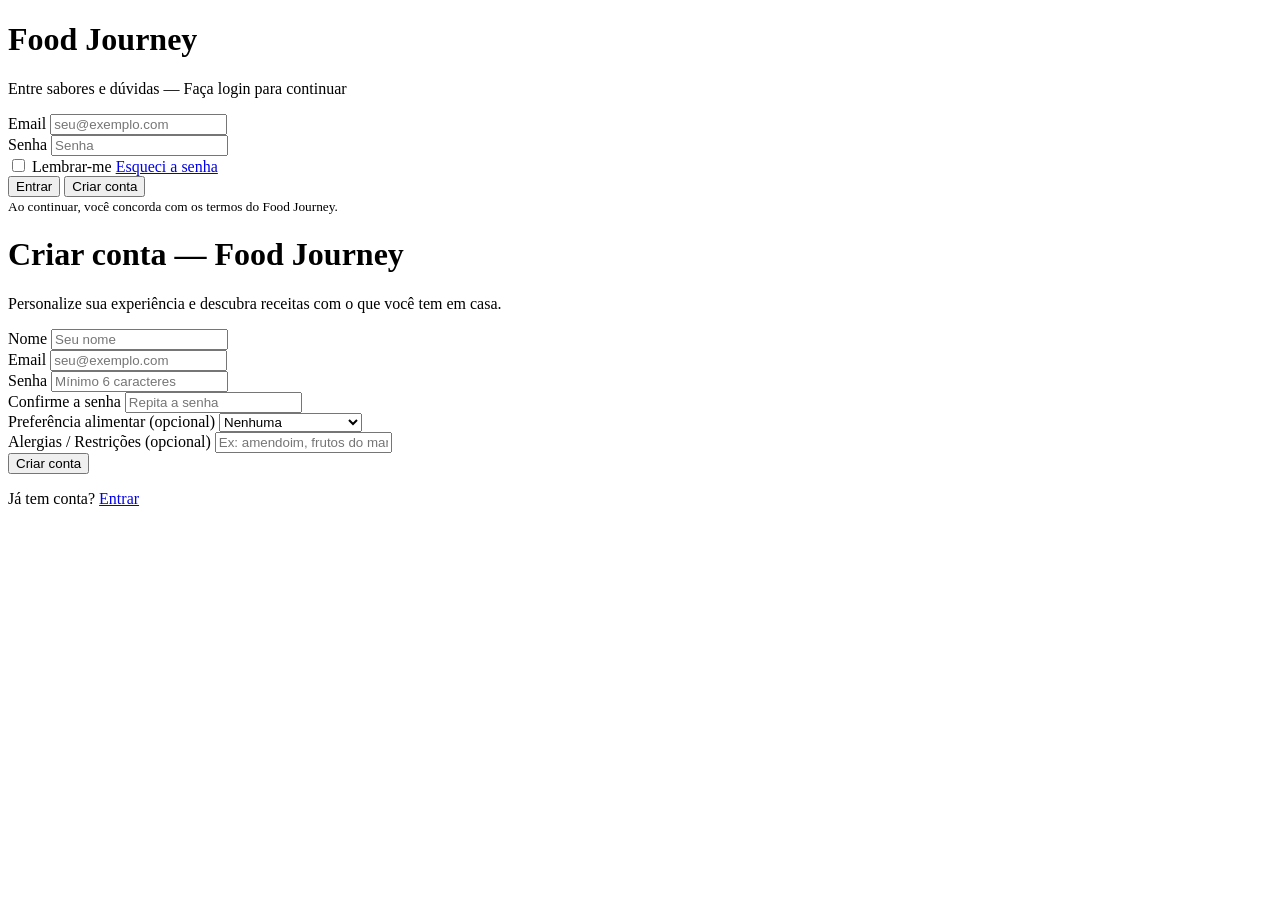
==== index.html @ b95d0656 "26-02" ====
<!doctype html>
<html lang="pt-BR">
<head>
  <meta charset="utf-8">
  <meta name="viewport" content="width=device-width,initial-scale=1">
  <title>Food Journey — Login</title>
</head>
<body>
  <main role="main" aria-labelledby="login-title">
    <header>
      <h1 id="login-title">Food Journey</h1>
      <p>Entre sabores e dúvidas — Faça login para continuar</p>
    </header>

    <form id="login-form" action="#" method="post" autocomplete="on" novalidate>
      <div>
        <label for="email">Email</label>
        <input id="email" name="email" type="email" placeholder="seu@exemplo.com" required>
      </div>

      <div>
        <label for="password">Senha</label>
        <input id="password" name="password" type="password" placeholder="Senha" required minlength="6">
      </div>

      <div>
        <label>
          <input type="checkbox" name="remember" value="1"> Lembrar-me
        </label>
        <a href="#" title="Esqueci minha senha">Esqueci a senha</a>
      </div>

      <div>
        <button type="submit">Entrar</button>
        <button type="button" onclick="location.href='register.html'">Criar conta</button>
      </div>

      <small>Ao continuar, você concorda com os termos do Food Journey.</small>
    </form>
  </main>
</body>
</html>
<!doctype html>
<html lang="pt-BR">
<head>
  <meta charset="utf-8">
  <meta name="viewport" content="width=device-width,initial-scale=1">
  <title>Food Journey — Cadastro</title>
</head>
<body>
  <main role="main" aria-labelledby="register-title">
    <header>
      <h1 id="register-title">Criar conta — Food Journey</h1>
      <p>Personalize sua experiência e descubra receitas com o que você tem em casa.</p>
    </header>

    <form id="register-form" action="#" method="post" autocomplete="on" novalidate>
      <div>
        <label for="name">Nome</label>
        <input id="name" name="name" type="text" placeholder="Seu nome" required>
      </div>

      <div>
        <label for="email">Email</label>
        <input id="email" name="email" type="email" placeholder="seu@exemplo.com" required>
      </div>

      <div>
        <label for="password">Senha</label>
        <input id="password" name="password" type="password" placeholder="Mínimo 6 caracteres" required minlength="6">
      </div>

      <div>
        <label for="confirm_password">Confirme a senha</label>
        <input id="confirm_password" name="confirm_password" type="password" placeholder="Repita a senha" required minlength="6">
      </div>

      <div>
        <label for="profile">Preferência alimentar (opcional)</label>
        <select id="profile" name="profile">
          <option value="">Nenhuma</option>
          <option value="vegan">Vegano</option>
          <option value="vegetarian">Vegetariano</option>
          <option value="gluten_free">Sem glúten</option>
          <option value="lactose_intolerant">Intolerante à lactose</option>
        </select>
      </div>

      <div>
        <label for="allergies">Alergias / Restrições (opcional)</label>
        <input id="allergies" name="allergies" type="text" placeholder="Ex: amendoim, frutos do mar">
      </div>

      <div>
        <button type="submit">Criar conta</button>
      </div>

      <p>Já tem conta? <a href="login.html">Entrar</a></p>
    </form>
  </main>
</body>
</html>
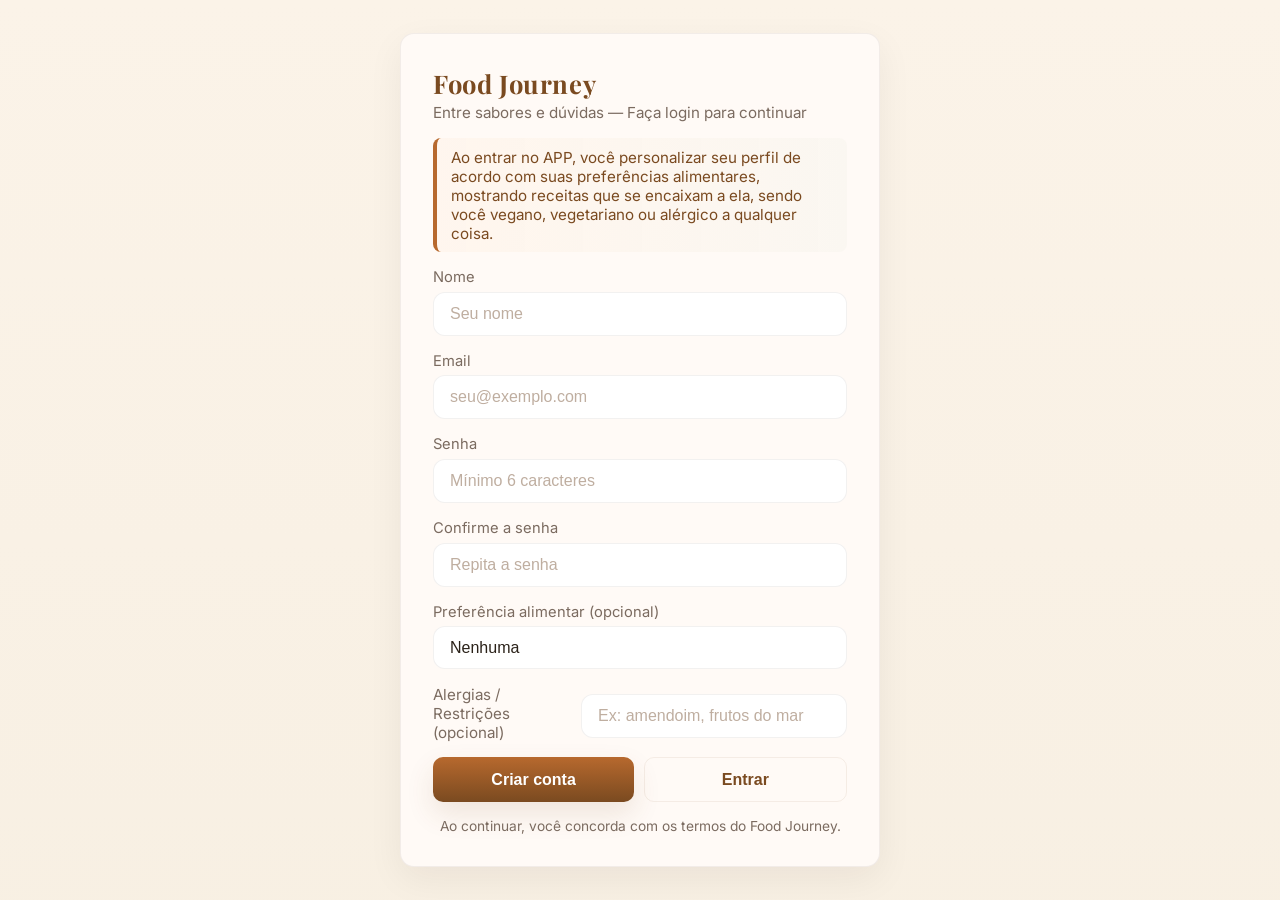
==== commit 0bdc3fb2: "04-03" ====
--- a/index.html
+++ b/index.html
@@ -4,6 +4,12 @@
   <meta charset="utf-8">
   <meta name="viewport" content="width=device-width,initial-scale=1">
   <title>Food Journey — Login</title>
+  <!-- Fonts (preconnect + stylesheet) -->
+  <link rel="preconnect" href="https://fonts.googleapis.com">
+  <link rel="preconnect" href="https://fonts.gstatic.com" crossorigin>
+  <link href="https://fonts.googleapis.com/css2?family=Inter:wght@300;400;600;700&family=Playfair+Display:wght@400;600;700&display=swap" rel="stylesheet">
+  <!-- Local stylesheet -->
+  <link rel="stylesheet" href="style.css">
 </head>
 <body>
   <main role="main" aria-labelledby="login-title">
@@ -12,72 +18,33 @@
       <p>Entre sabores e dúvidas — Faça login para continuar</p>
     </header>
 
-    <form id="login-form" action="#" method="post" autocomplete="on" novalidate>
+
+    <!-- FORMULÁRIO VISÍVEL: CADASTRO (agora é a primeira coisa que aparece) -->
+    <form id="register-form" action="#" method="post" autocomplete="on" novalidate>
+      <p class="signup-note">Ao entrar no APP, você personalizar seu perfil de acordo com suas preferências alimentares, mostrando receitas que se encaixam a ela, sendo você vegano, vegetariano ou alérgico a qualquer coisa.</p>
       <div>
-        <label for="email">Email</label>
-        <input id="email" name="email" type="email" placeholder="seu@exemplo.com" required>
+        <label for="reg_name">Nome</label>
+        <input id="reg_name" name="name" type="text" placeholder="Seu nome" required>
       </div>
 
       <div>
-        <label for="password">Senha</label>
-        <input id="password" name="password" type="password" placeholder="Senha" required minlength="6">
+        <label for="reg_email">Email</label>
+        <input id="reg_email" name="email" type="email" placeholder="seu@exemplo.com" required>
       </div>
 
       <div>
-        <label>
-          <input type="checkbox" name="remember" value="1"> Lembrar-me
-        </label>
-        <a href="#" title="Esqueci minha senha">Esqueci a senha</a>
+        <label for="reg_password">Senha</label>
+        <input id="reg_password" name="password" type="password" placeholder="Mínimo 6 caracteres" required minlength="6">
       </div>
 
       <div>
-        <button type="submit">Entrar</button>
-        <button type="button" onclick="location.href='register.html'">Criar conta</button>
-      </div>
-
-      <small>Ao continuar, você concorda com os termos do Food Journey.</small>
-    </form>
-  </main>
-</body>
-</html>
-<!doctype html>
-<html lang="pt-BR">
-<head>
-  <meta charset="utf-8">
-  <meta name="viewport" content="width=device-width,initial-scale=1">
-  <title>Food Journey — Cadastro</title>
-</head>
-<body>
-  <main role="main" aria-labelledby="register-title">
-    <header>
-      <h1 id="register-title">Criar conta — Food Journey</h1>
-      <p>Personalize sua experiência e descubra receitas com o que você tem em casa.</p>
-    </header>
-
-    <form id="register-form" action="#" method="post" autocomplete="on" novalidate>
-      <div>
-        <label for="name">Nome</label>
-        <input id="name" name="name" type="text" placeholder="Seu nome" required>
+        <label for="reg_confirm_password">Confirme a senha</label>
+        <input id="reg_confirm_password" name="confirm_password" type="password" placeholder="Repita a senha" required minlength="6">
       </div>
 
       <div>
-        <label for="email">Email</label>
-        <input id="email" name="email" type="email" placeholder="seu@exemplo.com" required>
-      </div>
-
-      <div>
-        <label for="password">Senha</label>
-        <input id="password" name="password" type="password" placeholder="Mínimo 6 caracteres" required minlength="6">
-      </div>
-
-      <div>
-        <label for="confirm_password">Confirme a senha</label>
-        <input id="confirm_password" name="confirm_password" type="password" placeholder="Repita a senha" required minlength="6">
-      </div>
-
-      <div>
-        <label for="profile">Preferência alimentar (opcional)</label>
-        <select id="profile" name="profile">
+        <label for="reg_profile">Preferência alimentar (opcional)</label>
+        <select id="reg_profile" name="profile">
           <option value="">Nenhuma</option>
           <option value="vegan">Vegano</option>
           <option value="vegetarian">Vegetariano</option>
@@ -87,16 +54,119 @@
       </div>
 
       <div>
-        <label for="allergies">Alergias / Restrições (opcional)</label>
-        <input id="allergies" name="allergies" type="text" placeholder="Ex: amendoim, frutos do mar">
+        <label for="reg_allergies">Alergias / Restrições (opcional)</label>
+        <input id="reg_allergies" name="allergies" type="text" placeholder="Ex: amendoim, frutos do mar">
       </div>
 
-      <div>
+      <div class="btn-row">
         <button type="submit">Criar conta</button>
+        <!-- abrir modal de login -->
+        <button type="button" id="open-login">Entrar</button>
       </div>
 
-      <p>Já tem conta? <a href="login.html">Entrar</a></p>
+      <small>Ao continuar, você concorda com os termos do Food Journey.</small>
     </form>
+
+    <!-- Modal de LOGIN (inicialmente escondido) -->
+    <div id="login-modal" class="modal" aria-hidden="true">
+      <div class="modal-content" role="dialog" aria-labelledby="login-title-modal" aria-modal="true">
+        <button class="modal-close" id="close-login" aria-label="Fechar">×</button>
+        <header>
+          <h2 id="login-title-modal">Entrar — Food Journey</h2>
+          <p>Já tem conta? Faça login para continuar.</p>
+        </header>
+
+        <form id="login-form" action="#" method="post" autocomplete="on" novalidate>
+          <div>
+            <label for="login_email">Email</label>
+            <input id="login_email" name="email" type="email" placeholder="seu@exemplo.com" required>
+          </div>
+
+          <div>
+            <label for="login_password">Senha</label>
+            <input id="login_password" name="password" type="password" placeholder="Senha" required minlength="6">
+          </div>
+
+          <div>
+            <label>
+              <input type="checkbox" name="remember" value="1"> Lembrar-me
+            </label>
+            <button type="button" class="linkish" id="switch-to-register">Voltar ao cadastro</button>
+          </div>
+
+          <div class="btn-row">
+            <button type="submit">Entrar</button>
+          </div>
+        </form>
+      </div>
+    </div>
+
   </main>
+
+  <script>
+    // Interações: abrir/fechar modal de login; submissões de cadastro/login redirecionam para search.html
+    (function(){
+      const openLoginBtn = document.getElementById('open-login');
+      const loginModal = document.getElementById('login-modal');
+      const closeLogin = document.getElementById('close-login');
+      const switchToRegister = document.getElementById('switch-to-register');
+      const loginForm = document.getElementById('login-form');
+      const registerForm = document.getElementById('register-form');
+
+      function showLogin(){
+        if(!loginModal) return;
+        loginModal.classList.add('show');
+        loginModal.setAttribute('aria-hidden','false');
+        document.getElementById('login_email').focus();
+        document.body.classList.add('modal-open');
+      }
+      function hideLogin(){
+        if(!loginModal) return;
+        loginModal.classList.remove('show');
+        loginModal.setAttribute('aria-hidden','true');
+        document.body.classList.remove('modal-open');
+        openLoginBtn && openLoginBtn.focus();
+      }
+
+      openLoginBtn && openLoginBtn.addEventListener('click', showLogin);
+      closeLogin && closeLogin.addEventListener('click', hideLogin);
+      switchToRegister && switchToRegister.addEventListener('click', function(){ hideLogin(); document.getElementById('reg_name').focus(); });
+
+      // Fechar ao pressionar Esc
+      document.addEventListener('keydown', function(e){ if(e.key === 'Escape') hideLogin(); });
+
+      // Submissão do registro (form principal)
+      registerForm && registerForm.addEventListener('submit', function(e){
+        e.preventDefault();
+        const pwd = document.getElementById('reg_password').value;
+        const confirm = document.getElementById('reg_confirm_password').value;
+        if(pwd !== confirm){
+          alert('As senhas não coincidem.');
+          document.getElementById('reg_confirm_password').focus();
+          return;
+        }
+        // Simular envio e redirecionar
+        const submitBtn = registerForm.querySelector("button[type='submit']");
+        submitBtn && (submitBtn.disabled = true);
+        setTimeout(function(){ window.location.href = 'search.html'; }, 600);
+      });
+
+      // Submissão do login (modal)
+      loginForm && loginForm.addEventListener('submit', function(e){
+        e.preventDefault();
+        const email = document.getElementById('login_email').value;
+        const pwd = document.getElementById('login_password').value;
+        if(!email || !pwd){
+          alert('Preencha email e senha.');
+          return;
+        }
+        const submitBtn = loginForm.querySelector("button[type='submit']");
+        submitBtn && (submitBtn.disabled = true);
+        // fechar modal e redirecionar
+        hideLogin();
+        setTimeout(function(){ window.location.href = 'search.html'; }, 450);
+      });
+    })();
+  </script>
 </body>
-</html>+</html>
--- a/style.css
+++ b/style.css
@@ -0,0 +1,166 @@
+/* style.css — Paleta inspirada na imagem enviada
+	Tons: bege caloroso, marrom/terracota, laranja suave e acentos verdes
+	Tipografia: Playfair Display (títulos) + Inter (texto)
+	Observação: as fontes são carregadas via <link> no HTML para melhor desempenho.
+*/
+
+:root{
+	/* Fundo e superfícies */
+	--bg: #fbf3e8;       /* bege claro */
+	--card: #fffaf6;     /* superfície do card */
+
+	/* Cores principais */
+	--primary-dark: #7a4a20; /* marrom quente */
+	--primary: #b7692e;      /* terracota */
+	--primary-light: #ffb86b;/* laranja suave */
+
+	/* Acentos */
+	--accent-green: #7aa06a; /* verde suave */
+
+	--text: #2b2219;      /* marrom escuro para texto */
+	--muted: #7b6b60;     /* texto secundário */
+	--border: rgba(38,24,14,0.06);
+	--radius: 14px;
+	--max-width: 480px;
+}
+
+/* Reset compacto */
+*{box-sizing:border-box;margin:0;padding:0}
+html,body{height:100%}
+body{
+	font-family: 'Inter', system-ui, -apple-system, 'Segoe UI', Roboto, Arial;
+	background: linear-gradient(180deg,var(--bg), #f7efe2 120%);
+	color:var(--text);
+	-webkit-font-smoothing:antialiased;
+	-moz-osx-font-smoothing:grayscale;
+	min-height:100vh;
+	display:flex;
+	align-items:center;
+	justify-content:center;
+	padding:2rem;
+}
+
+main{
+	width:100%;
+	max-width:var(--max-width);
+	background:var(--card);
+	border-radius:var(--radius);
+	padding:2rem;
+	box-shadow:0 12px 36px rgba(38,24,14,0.06);
+	border:1px solid var(--border);
+}
+
+header{margin-bottom:1rem}
+header h1{
+	font-family: 'Playfair Display', serif;
+	font-size:1.6rem;
+	color:var(--primary-dark);
+	margin-bottom:.2rem;
+	letter-spacing:0.6px;
+}
+header p{
+	color:var(--muted);
+	font-size:.95rem;
+}
+
+form{display:block}
+form > div{margin-top:1rem}
+label{display:block;font-size:.92rem;color:var(--muted);margin-bottom:.35rem}
+
+input[type='text'],
+input[type='email'],
+input[type='password'],
+select{
+	width:100%;
+	padding:.75rem 1rem;
+	border-radius:12px;
+	border:1px solid var(--border);
+	background:#fff;
+	font-size:1rem;
+	color:var(--text);
+	transition:box-shadow .18s, border-color .12s, transform .06s;
+}
+
+input::placeholder{color:#bfaea0}
+select{appearance:none}
+
+input:focus, select:focus{
+	outline:none;
+	border-color: rgba(183,105,46,0.9);
+	box-shadow:0 10px 24px rgba(183,105,46,0.08);
+}
+
+/* Checkbox / link row */
+form > div:nth-last-child(3){display:flex;align-items:center;justify-content:space-between;gap:.75rem}
+form > div:nth-last-child(3) label{display:flex;align-items:center;gap:.5rem;font-size:.95rem}
+
+/* Botões */
+.btn-row{display:flex;gap:.6rem;margin-top:.6rem}
+button{
+	cursor:pointer;
+	padding:.78rem 1rem;
+	border-radius:10px;
+	border:0;
+	font-weight:700;
+	font-size:1rem;
+}
+button[type='submit']{
+	background:linear-gradient(180deg,var(--primary) 0%, var(--primary-dark) 100%);
+	color:#fff;
+	box-shadow:0 12px 28px rgba(122,74,32,0.12);
+	flex:1;
+}
+button[type='button']{
+	background:transparent;
+	color:var(--primary-dark);
+	border:1px solid rgba(122,74,32,0.08);
+	flex:1;
+}
+
+small{display:block;text-align:center;color:var(--muted);margin-top:1rem;font-size:.86rem}
+
+a{color:var(--primary-dark);text-decoration:none}
+a:hover{text-decoration:underline}
+
+/* Responsividade */
+@media (max-width:480px){
+	body{padding:1rem}
+	main{padding:1.25rem;border-radius:12px}
+	header h1{font-size:1.35rem}
+}
+
+/* Acessibilidade: foco visível */
+:focus{outline:2px solid transparent}
+:focus-visible{outline:4px solid rgba(183,105,46,0.12);outline-offset:3px;border-radius:8px}
+
+/* Pequenas melhorias */
+input[aria-invalid='true']{border-color:#d64545}
+
+/* Modal de registro */
+.modal{position:fixed;inset:0;display:flex;align-items:center;justify-content:center;visibility:hidden;opacity:0;transition:opacity .18s ease, visibility .18s ease;z-index:1200}
+.modal.show{visibility:visible;opacity:1}
+.modal-content{width:96%;max-width:520px;background:var(--card);border-radius:14px;padding:1.25rem 1.25rem;box-shadow:0 20px 48px rgba(38,24,14,0.12);position:relative}
+.modal-close{position:absolute;right:10px;top:8px;border:0;background:transparent;font-size:26px;line-height:1;color:var(--primary-dark);cursor:pointer}
+
+/* Quando modal aparece, limitar scroll do body (fallback) */
+body.modal-open{overflow:hidden}
+
+/* estilo para o botão link 'Entrar' dentro do modal */
+.linkish{background:none;border:0;color:var(--primary-dark);text-decoration:underline;cursor:pointer;padding:0;font-weight:600}
+
+/* Pequeno ajuste: inputs dentro do modal maiores */
+.modal-content input[type='text'], .modal-content input[type='email'], .modal-content input[type='password'], .modal-content select{
+	padding:.9rem 1rem;font-size:1rem;border-radius:12px
+}
+
+/* Nota explicativa durante o cadastro */
+.signup-note{
+	background: linear-gradient(90deg, rgba(255,184,107,0.06), rgba(122,160,106,0.03));
+	border-left:4px solid var(--primary);
+	padding:.6rem .9rem;
+	border-radius:8px;
+	color:var(--primary-dark);
+	font-size:.95rem;
+	margin-bottom:.8rem;
+}
+
